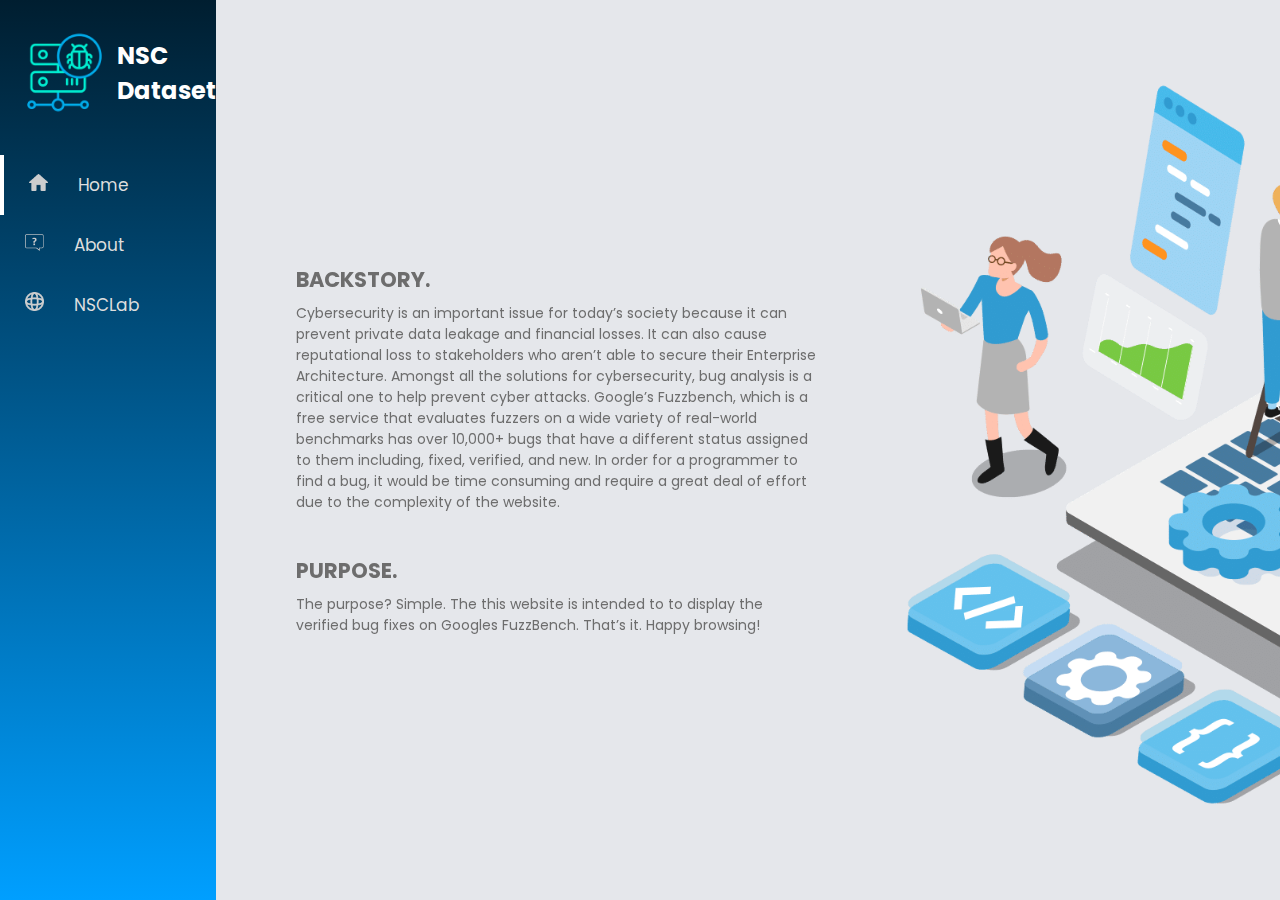
==== about.html @ 71546e62 "cleaned up about me.html" ====
<html lang="en">
<head>
    <meta charset="UTF-8">
    <meta http-equiv="X-UA-Compatible" content="IE=edge">
    <meta name="viewport" content="width=device-width, initial-scale=1.0">
    <title>NSC Labs Web Based Dataset</title>
    <link rel="stylesheet" href="styles/styles.css">
    <link rel="stylesheet" href="https://cdnjs.cloudflare.com/ajax/libs/font-awesome/6.1.1/css/all.min.css" integrity="sha512-KfkfwYDsLkIlwQp6LFnl8zNdLGxu9YAA1QvwINks4PhcElQSvqcyVLLD9aMhXd13uQjoXtEKNosOWaZqXgel0g==" crossorigin="anonymous" referrerpolicy="no-referrer" />
    <link href="https://unpkg.com/aos@2.3.1/dist/aos.css" rel="stylesheet">
</head>
    <body>
        <section id="side_menu" data-aos="fade-right" data-aos-duration="700">
            <div class="bug_logo">
                <img src="images/Bug Hosting.png" alt="bug logo">
                <h2>NSC Dataset</h2>
            </div>
            <div class="navigation">
                <ul>
                    <li><a href="index.html"><img src="images/home.png" alt="">Home</a></li>
                    <li><a href="about.html"><img src="images/about.png" alt="">About</a></li>
                    <li><a href="http://nsclab.org/nsclab/" target="_blank"><img src="images/domain.png" alt="">NSCLab</a></li>
                </ul>
            </div>
        </section>

        <section id="about_section" data-aos="fade-up" data-aos-easing="ease-in-out" data-aos-duration="800">
            <div class="left_text">
                <h2>BACKSTORY.</h2>
                <p>Cybersecurity is an important issue for today’s society because it can prevent private data leakage and financial losses. It can also cause reputational loss to stakeholders who aren’t able to secure their Enterprise Architecture. Amongst all the solutions for cybersecurity, bug analysis is a critical one to help prevent cyber attacks. 
                    Google’s Fuzzbench, which is a free service that evaluates fuzzers on a wide variety of real-world benchmarks has over 10,000+ bugs that have a different status assigned to them including, fixed, verified, and new. In order for a programmer to find a bug, it would be time consuming and require a great deal of effort due to the complexity of the website.</p>
                <br>
                <br>
                <h2>PURPOSE.</h2>
                <p>The purpose? Simple. The this website is intended to to display the verified bug fixes on Googles FuzzBench. That’s it. Happy browsing!</p>
                </div>
            <div class="right_vector" data-aos="fade-left" data-aos-easing="ease-in-out" data-aos-duration="800" data-aos-delay="250">
                <img src="images/vector.png" alt="">
            </div>
        </section>

        <script src="https://unpkg.com/aos@2.3.1/dist/aos.js"></script>
        <script>
            AOS.init();
        </script>

    </body>
</html>
---- styles/styles.css ----
@import url("https://fonts.googleapis.com/css2?family=Inter:wght@300&family=Lato:wght@300&family=Montserrat:wght@400;500;600&family=Poppins:wght@400;500;600;700&display=swap");
* {
  margin: 0;
  padding: 0;
  box-sizing: border-box;
  font-family: "Poppins", sans-serif;
}

:root {
  --nav-color: #DEDEDE;
  --about-font-color: #6D6D6D;
}

body {
  width: 100%;
  background: #E5E7EB;
  position: relative;
  display: flex;
  overflow-x: hidden;
}
body #side_menu {
  background: linear-gradient(#001E30, #009FFF);
  width: 300px;
  height: 100%;
}
body #side_menu .navigation ul {
  margin-top: 40px;
}
body #side_menu .navigation ul li {
  list-style-type: none;
  padding: 15px 0;
  width: 100%;
  transition: 0.3s ease;
}
body #side_menu .navigation ul li:hover {
  background-color: #001E30;
  cursor: pointer;
  transition: 0.3s ease;
}
body #side_menu .navigation ul li:nth-child(1) {
  border-left: 4px solid white;
}
body #side_menu .navigation ul li img {
  width: 19px;
  margin-right: 30px;
}
body #side_menu .navigation ul li a {
  text-decoration: none;
  color: var(--nav-color);
  width: 30px;
  height: 30px;
  line-height: 30px;
  font-size: 17px;
  text-align: center;
  margin: 0 10px 0 25px;
  transition: 0.3s ease;
}
body #side_menu .navigation ul li a:hover {
  cursor: pointer;
  transform: translate(5px, 0);
}
body #interface {
  width: calc(100% - 300px);
}
body #interface .search_top {
  display: flex;
  justify-content: space-between;
  align-items: center;
  background-color: white;
  padding: 0 30px;
  border-bottom: 4px solid transparent;
  -o-border-image: linear-gradient(0.25turn, #001E30, #009FFF);
     border-image: linear-gradient(0.25turn, #001E30, #009FFF);
  border-image-slice: 1;
  width: 100%;
}
body #interface .search_top .left .search {
  display: flex;
  justify-content: flex-start;
  align-items: center;
  padding: 8px 14px;
  border: 1px solid;
}
body #interface .search_top .left .search input {
  border: none;
  outline: none;
  margin-left: 10px;
}
body #interface .search_top .left .search img {
  width: 20px;
}
body #interface .search_top .right_logo img {
  width: 95px;
}
body #about_section {
  display: flex;
  justify-content: space-between;
  align-items: center;
  color: var(--about-font-color);
  font-size: 14px;
}
body #about_section h2 {
  padding-bottom: 8px;
}
body #about_section .left_text {
  width: 600px;
  padding-left: 80px;
}
body #about_section .right_vector {
  padding-left: 90px;
}
body #about_section .right_vector img {
  width: 900px;
}
body .bug_logo {
  display: flex;
  align-items: center;
  color: white;
  padding: 30px 0 0 22px;
}
body .bug_logo img {
  width: 85px;
  margin-right: 10px;
}/*# sourceMappingURL=styles.css.map */
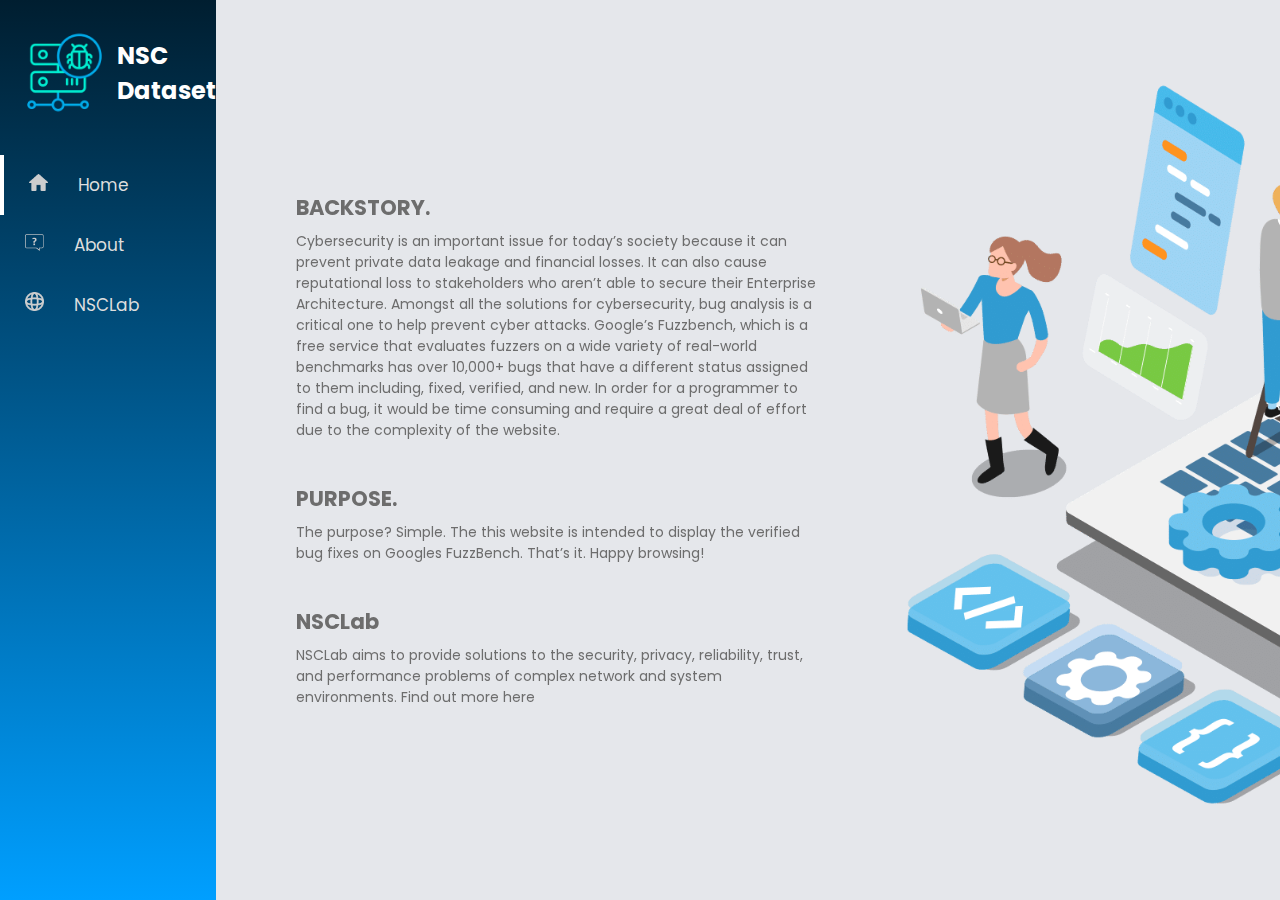
==== commit 28090bc8: "added more stuff like page icon" ====
--- a/about.html
+++ b/about.html
@@ -7,6 +7,7 @@
     <link rel="stylesheet" href="styles/styles.css">
     <link rel="stylesheet" href="https://cdnjs.cloudflare.com/ajax/libs/font-awesome/6.1.1/css/all.min.css" integrity="sha512-KfkfwYDsLkIlwQp6LFnl8zNdLGxu9YAA1QvwINks4PhcElQSvqcyVLLD9aMhXd13uQjoXtEKNosOWaZqXgel0g==" crossorigin="anonymous" referrerpolicy="no-referrer" />
     <link href="https://unpkg.com/aos@2.3.1/dist/aos.css" rel="stylesheet">
+    <link rel="icon" type="image/png" href="images/DataSetWindowsIcon.png">
 </head>
     <body>
         <section id="side_menu" data-aos="fade-right" data-aos-duration="700">
@@ -31,10 +32,14 @@
                 <br>
                 <br>
                 <h2>PURPOSE.</h2>
-                <p>The purpose? Simple. The this website is intended to to display the verified bug fixes on Googles FuzzBench. That’s it. Happy browsing!</p>
+                <p>The purpose? Simple. The this website is intended to display the verified bug fixes on Googles FuzzBench. That’s it. Happy browsing!</p>
+                <br>
+                <br>
+                <h2>NSCLab</h2>
+                <p>NSCLab aims to provide solutions to the security, privacy, reliability, trust, and performance problems of complex network and system environments. Find out more here </p>
                 </div>
             <div class="right_vector" data-aos="fade-left" data-aos-easing="ease-in-out" data-aos-duration="800" data-aos-delay="250">
-                <img src="images/vector.png" alt="">
+                <img src="images/vector.png" alt="" class="floating">
             </div>
         </section>
 
--- a/styles/styles.css
+++ b/styles/styles.css
@@ -121,4 +121,41 @@
 body .bug_logo img {
   width: 85px;
   margin-right: 10px;
+}
+
+.floating {
+  -webkit-animation-name: floating;
+          animation-name: floating;
+  -webkit-animation-duration: 5s;
+          animation-duration: 5s;
+  -webkit-animation-iteration-count: infinite;
+          animation-iteration-count: infinite;
+  -webkit-animation-timing-function: ease-in-out;
+          animation-timing-function: ease-in-out;
+  margin-left: 0px;
+  margin-top: 0px;
+}
+
+@-webkit-keyframes floating {
+  0% {
+    transform: translate(0, 0px);
+  }
+  50% {
+    transform: translate(0, 15px);
+  }
+  100% {
+    transform: translate(0, 0px);
+  }
+}
+
+@keyframes floating {
+  0% {
+    transform: translate(0, 0px);
+  }
+  50% {
+    transform: translate(0, 15px);
+  }
+  100% {
+    transform: translate(0, 0px);
+  }
 }/*# sourceMappingURL=styles.css.map */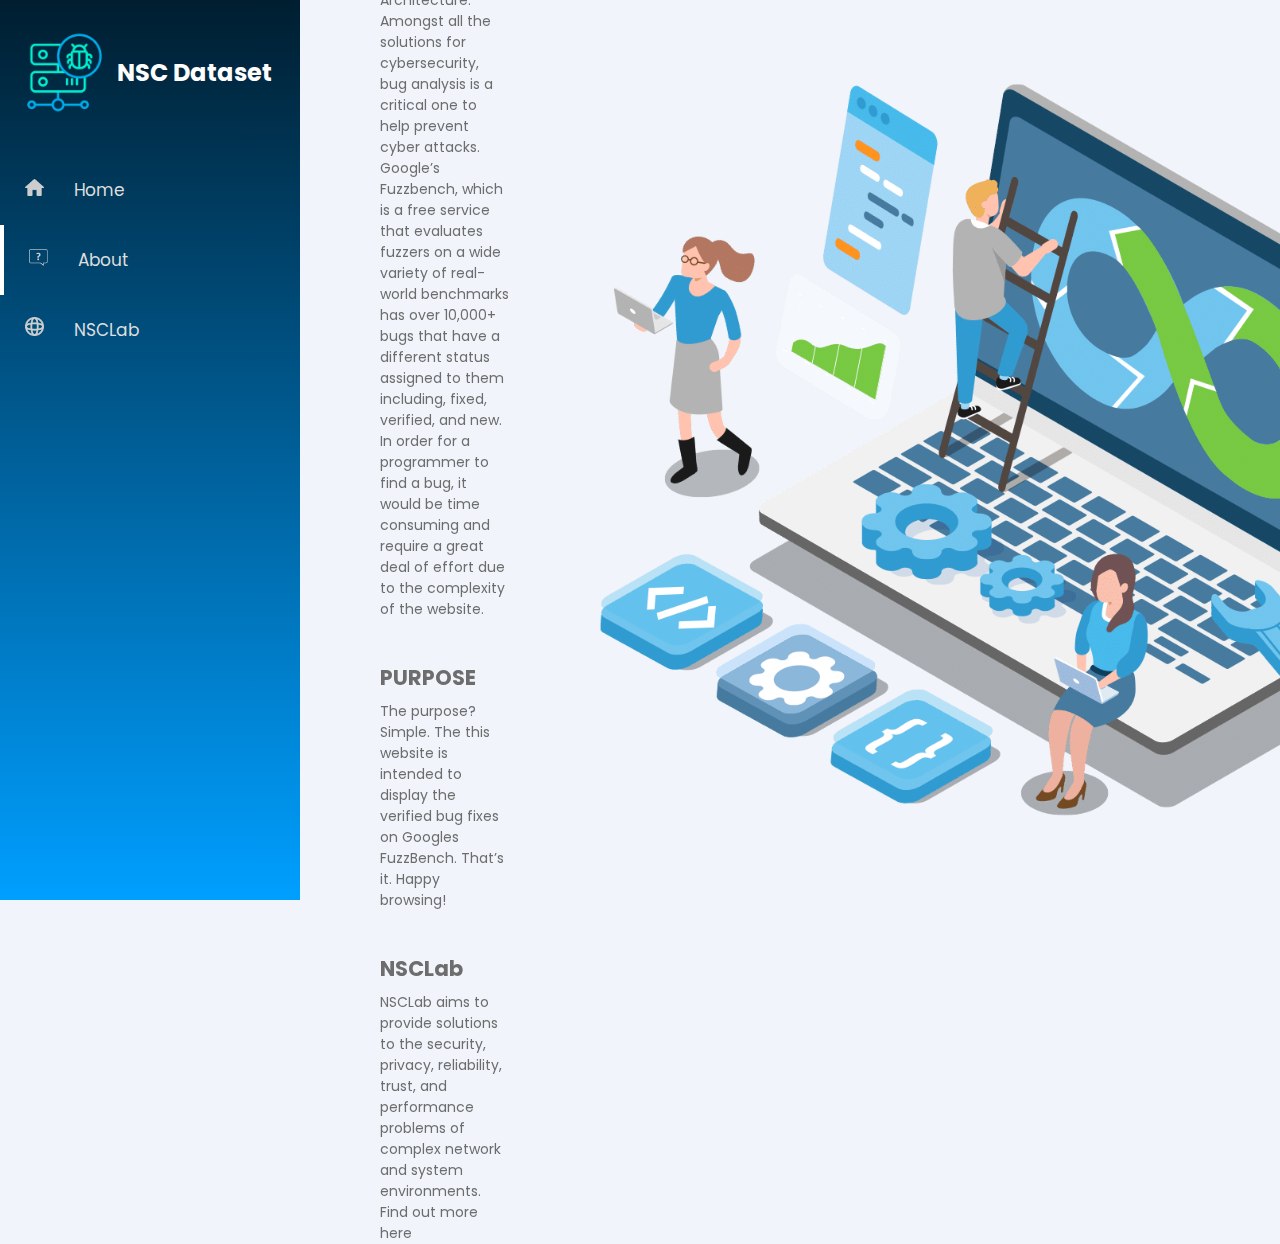
==== commit e00f35f3: "edits" ====
--- a/about.html
+++ b/about.html
@@ -3,7 +3,7 @@
     <meta charset="UTF-8">
     <meta http-equiv="X-UA-Compatible" content="IE=edge">
     <meta name="viewport" content="width=device-width, initial-scale=1.0">
-    <title>NSC Labs Web Based Dataset</title>
+    <title>NSCLab Web Based Dataset</title>
     <link rel="stylesheet" href="styles/styles.css">
     <link rel="stylesheet" href="https://cdnjs.cloudflare.com/ajax/libs/font-awesome/6.1.1/css/all.min.css" integrity="sha512-KfkfwYDsLkIlwQp6LFnl8zNdLGxu9YAA1QvwINks4PhcElQSvqcyVLLD9aMhXd13uQjoXtEKNosOWaZqXgel0g==" crossorigin="anonymous" referrerpolicy="no-referrer" />
     <link href="https://unpkg.com/aos@2.3.1/dist/aos.css" rel="stylesheet">
@@ -18,7 +18,7 @@
             <div class="navigation">
                 <ul>
                     <li><a href="index.html"><img src="images/home.png" alt="">Home</a></li>
-                    <li><a href="about.html"><img src="images/about.png" alt="">About</a></li>
+                    <div class="current"><li><a href="about.html"><img src="images/about.png" alt="" class="current">About</a></li></div>
                     <li><a href="http://nsclab.org/nsclab/" target="_blank"><img src="images/domain.png" alt="">NSCLab</a></li>
                 </ul>
             </div>
@@ -26,12 +26,12 @@
 
         <section id="about_section" data-aos="fade-up" data-aos-easing="ease-in-out" data-aos-duration="800">
             <div class="left_text">
-                <h2>BACKSTORY.</h2>
+                <h2>BACKSTORY</h2>
                 <p>Cybersecurity is an important issue for today’s society because it can prevent private data leakage and financial losses. It can also cause reputational loss to stakeholders who aren’t able to secure their Enterprise Architecture. Amongst all the solutions for cybersecurity, bug analysis is a critical one to help prevent cyber attacks. 
                     Google’s Fuzzbench, which is a free service that evaluates fuzzers on a wide variety of real-world benchmarks has over 10,000+ bugs that have a different status assigned to them including, fixed, verified, and new. In order for a programmer to find a bug, it would be time consuming and require a great deal of effort due to the complexity of the website.</p>
                 <br>
                 <br>
-                <h2>PURPOSE.</h2>
+                <h2>PURPOSE</h2>
                 <p>The purpose? Simple. The this website is intended to display the verified bug fixes on Googles FuzzBench. That’s it. Happy browsing!</p>
                 <br>
                 <br>
--- a/styles/styles.css
+++ b/styles/styles.css
@@ -9,11 +9,17 @@
 :root {
   --nav-color: #DEDEDE;
   --about-font-color: #6D6D6D;
+  --background-color: #f1f5fb;
+  --temp-color: #E5E7EB;
+}
+
+.current li {
+  border-left: 4px solid white;
 }
 
 body {
   width: 100%;
-  background: #E5E7EB;
+  background: var(--background-color);
   position: relative;
   display: flex;
   overflow-x: hidden;
@@ -22,23 +28,22 @@
   background: linear-gradient(#001E30, #009FFF);
   width: 300px;
   height: 100%;
+  position: fixed;
+  top: 0;
+  left: 0;
 }
 body #side_menu .navigation ul {
   margin-top: 40px;
 }
 body #side_menu .navigation ul li {
   list-style-type: none;
-  padding: 15px 0;
+  padding: 20px 0;
   width: 100%;
   transition: 0.3s ease;
 }
 body #side_menu .navigation ul li:hover {
-  background-color: #001E30;
   cursor: pointer;
-  transition: 0.3s ease;
-}
-body #side_menu .navigation ul li:nth-child(1) {
-  border-left: 4px solid white;
+  transform: translate(5px, 0);
 }
 body #side_menu .navigation ul li img {
   width: 19px;
@@ -61,6 +66,8 @@
 }
 body #interface {
   width: calc(100% - 300px);
+  margin-left: 300px;
+  position: relative;
 }
 body #interface .search_top {
   display: flex;
@@ -98,6 +105,9 @@
   align-items: center;
   color: var(--about-font-color);
   font-size: 14px;
+  width: calc(100% - 300px);
+  margin-left: 300px;
+  position: relative;
 }
 body #about_section h2 {
   padding-bottom: 8px;
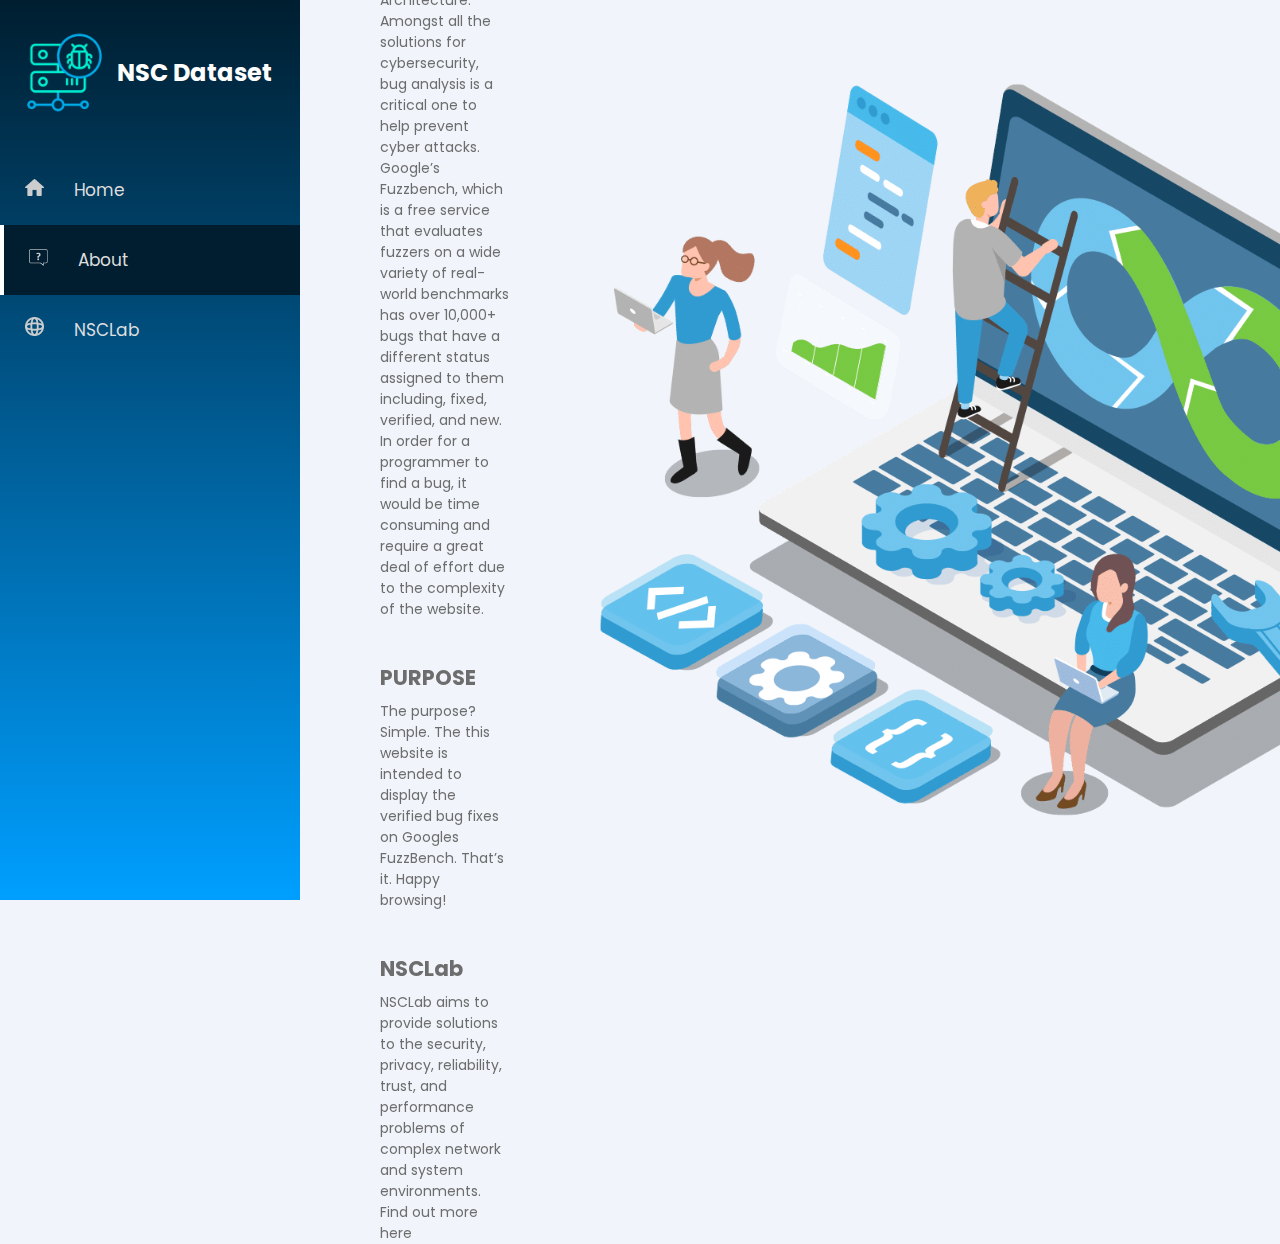
==== commit cf6b20f4: "small edits to navbar" ====
--- a/about.html
+++ b/about.html
@@ -17,9 +17,9 @@
             </div>
             <div class="navigation">
                 <ul>
-                    <li><a href="index.html"><img src="images/home.png" alt="">Home</a></li>
-                    <div class="current"><li><a href="about.html"><img src="images/about.png" alt="" class="current">About</a></li></div>
-                    <li><a href="http://nsclab.org/nsclab/" target="_blank"><img src="images/domain.png" alt="">NSCLab</a></li>
+                    <li><div class="nav_hover"><a href="index.html"><img src="images/home.png" alt="">Home</a></div></li>
+                    <div class="current"><li><div class="nav_hover"><a href="about.html"><img src="images/about.png" alt="">About</a></div></li></div>
+                    <li><div class="nav_hover"><a href="http://nsclab.org/nsclab/" target="_blank"><img src="images/domain.png" alt="">NSCLab</a></div></li>
                 </ul>
             </div>
         </section>
--- a/styles/styles.css
+++ b/styles/styles.css
@@ -14,7 +14,14 @@
 }
 
 .current li {
+  background-color: #001E30;
   border-left: 4px solid white;
+}
+.current .nav_hover {
+  transition: 0.3s ease;
+}
+.current .nav_hover:hover {
+  transform: translate(5px, 0);
 }
 
 body {
@@ -41,8 +48,10 @@
   width: 100%;
   transition: 0.3s ease;
 }
-body #side_menu .navigation ul li:hover {
-  cursor: pointer;
+body #side_menu .navigation ul li .nav_hover {
+  transition: 0.3s ease;
+}
+body #side_menu .navigation ul li .nav_hover:hover {
   transform: translate(5px, 0);
 }
 body #side_menu .navigation ul li img {
@@ -59,10 +68,6 @@
   text-align: center;
   margin: 0 10px 0 25px;
   transition: 0.3s ease;
-}
-body #side_menu .navigation ul li a:hover {
-  cursor: pointer;
-  transform: translate(5px, 0);
 }
 body #interface {
   width: calc(100% - 300px);
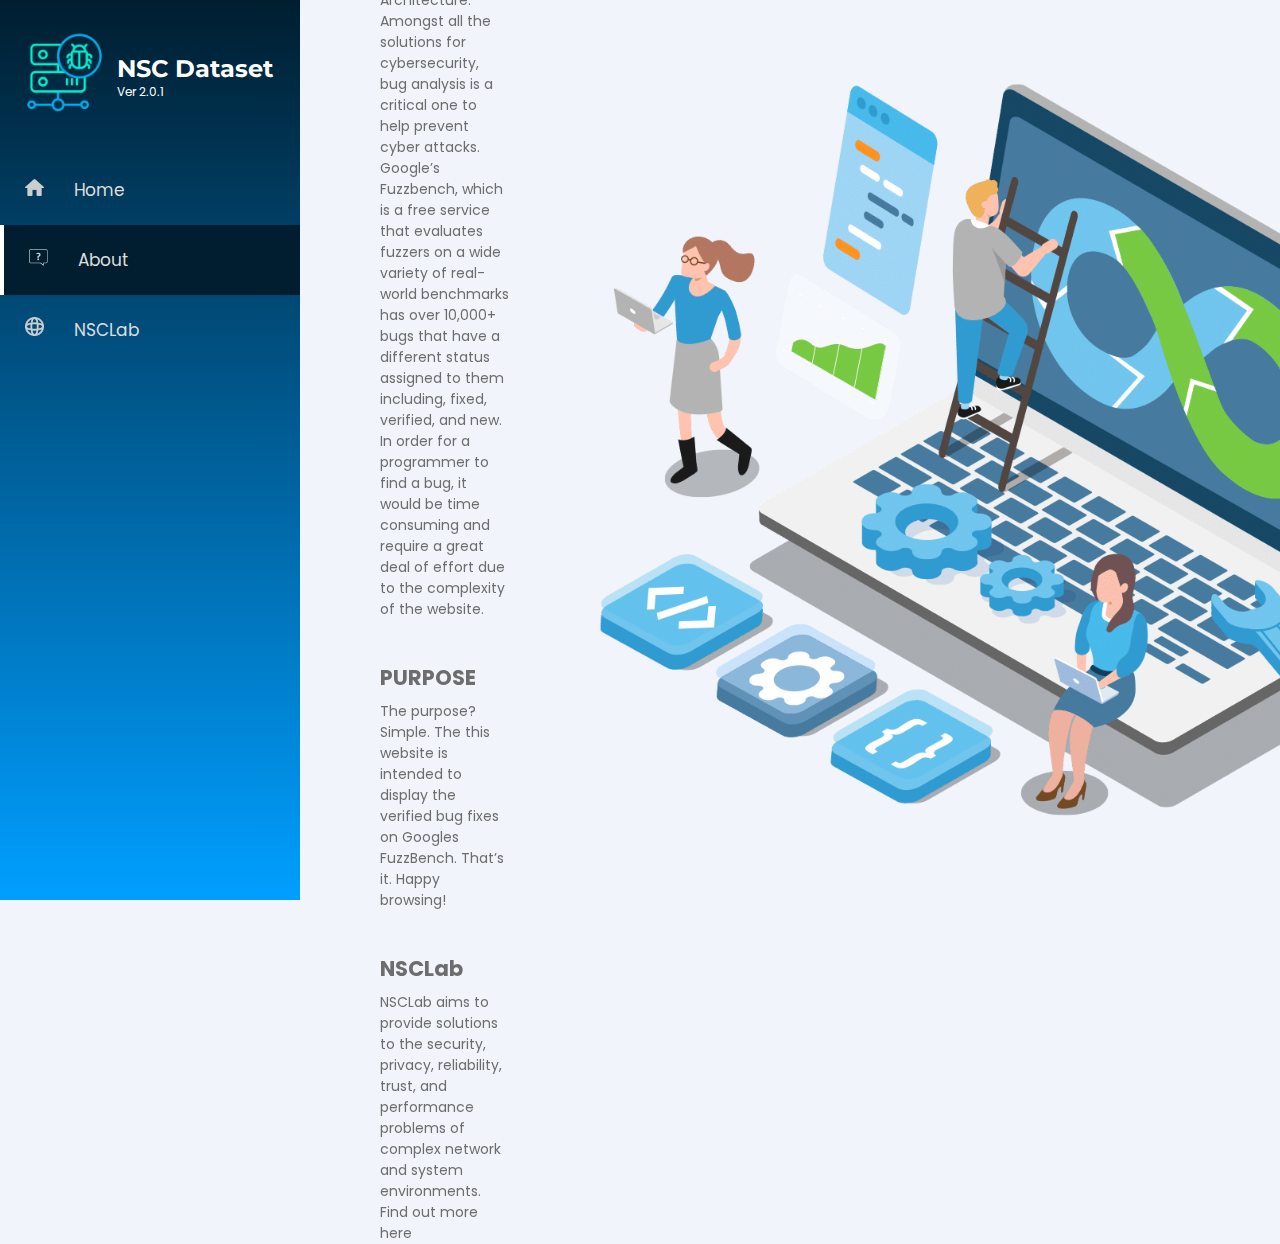
==== commit d3e6c436: "added comments" ====
--- a/about.html
+++ b/about.html
@@ -5,16 +5,23 @@
     <meta name="viewport" content="width=device-width, initial-scale=1.0">
     <title>NSCLab Web Based Dataset</title>
     <link rel="stylesheet" href="styles/styles.css">
+    <!-- we can probable get rid of line 9 -->
     <link rel="stylesheet" href="https://cdnjs.cloudflare.com/ajax/libs/font-awesome/6.1.1/css/all.min.css" integrity="sha512-KfkfwYDsLkIlwQp6LFnl8zNdLGxu9YAA1QvwINks4PhcElQSvqcyVLLD9aMhXd13uQjoXtEKNosOWaZqXgel0g==" crossorigin="anonymous" referrerpolicy="no-referrer" />
     <link href="https://unpkg.com/aos@2.3.1/dist/aos.css" rel="stylesheet">
     <link rel="icon" type="image/png" href="images/DataSetWindowsIcon.png">
 </head>
     <body>
+        <!-- side menu section-->
         <section id="side_menu" data-aos="fade-right" data-aos-duration="700">
             <div class="bug_logo">
                 <img src="images/Bug Hosting.png" alt="bug logo">
-                <h2>NSC Dataset</h2>
+                <div id="header_text">
+                    <h2>NSC Dataset</h2>
+                    <p>Ver 2.0.1</p>
+                </div>
             </div>
+
+            <!-- naviation links -->
             <div class="navigation">
                 <ul>
                     <li><div class="nav_hover"><a href="index.html"><img src="images/home.png" alt="">Home</a></div></li>
@@ -22,8 +29,9 @@
                     <li><div class="nav_hover"><a href="http://nsclab.org/nsclab/" target="_blank"><img src="images/domain.png" alt="">NSCLab</a></div></li>
                 </ul>
             </div>
-        </section>
+        </section> <!-- end of side menu section -->
 
+        <!-- main text section -->
         <section id="about_section" data-aos="fade-up" data-aos-easing="ease-in-out" data-aos-duration="800">
             <div class="left_text">
                 <h2>BACKSTORY</h2>
@@ -41,7 +49,7 @@
             <div class="right_vector" data-aos="fade-left" data-aos-easing="ease-in-out" data-aos-duration="800" data-aos-delay="250">
                 <img src="images/vector.png" alt="" class="floating">
             </div>
-        </section>
+        </section> <!-- end of main text section -->
 
         <script src="https://unpkg.com/aos@2.3.1/dist/aos.js"></script>
         <script>
--- a/styles/styles.css
+++ b/styles/styles.css
@@ -11,6 +11,7 @@
   --about-font-color: #6D6D6D;
   --background-color: #f1f5fb;
   --temp-color: #E5E7EB;
+  --searchbar-color: #dae2ed;
 }
 
 .current li {
@@ -52,7 +53,7 @@
   transition: 0.3s ease;
 }
 body #side_menu .navigation ul li .nav_hover:hover {
-  transform: translate(5px, 0);
+  transform: translate(9px, 0);
 }
 body #side_menu .navigation ul li img {
   width: 19px;
@@ -74,7 +75,34 @@
   margin-left: 300px;
   position: relative;
 }
-body #interface .search_top {
+body #interface .search_sort {
+  display: flex;
+  justify-content: space-between;
+  align-items: center;
+  margin-top: 30px;
+  padding: 0 30px;
+}
+body #interface .search_sort .left {
+  background-color: var(--searchbar-color);
+  border-radius: 50px;
+}
+body #interface .search_sort .left .left_search {
+  display: flex;
+  justify-content: flex-start;
+  align-items: center;
+  padding: 8px 14px;
+  border-radius: 50px;
+}
+body #interface .search_sort .left input {
+  border: none;
+  outline: none;
+  background-color: transparent;
+  margin-left: 10px;
+}
+body #interface .search_sort .left img {
+  width: 20px;
+}
+body #interface .search_heading {
   display: flex;
   justify-content: space-between;
   align-items: center;
@@ -86,22 +114,7 @@
   border-image-slice: 1;
   width: 100%;
 }
-body #interface .search_top .left .search {
-  display: flex;
-  justify-content: flex-start;
-  align-items: center;
-  padding: 8px 14px;
-  border: 1px solid;
-}
-body #interface .search_top .left .search input {
-  border: none;
-  outline: none;
-  margin-left: 10px;
-}
-body #interface .search_top .left .search img {
-  width: 20px;
-}
-body #interface .search_top .right_logo img {
+body #interface .search_heading .right_logo img {
   width: 95px;
 }
 body #about_section {
@@ -132,6 +145,15 @@
   align-items: center;
   color: white;
   padding: 30px 0 0 22px;
+}
+body .bug_logo #header_text {
+  padding-top: 10px;
+}
+body .bug_logo #header_text p {
+  font-size: 12px;
+}
+body .bug_logo #header_text h2 {
+  font-family: "Montserrat";
 }
 body .bug_logo img {
   width: 85px;
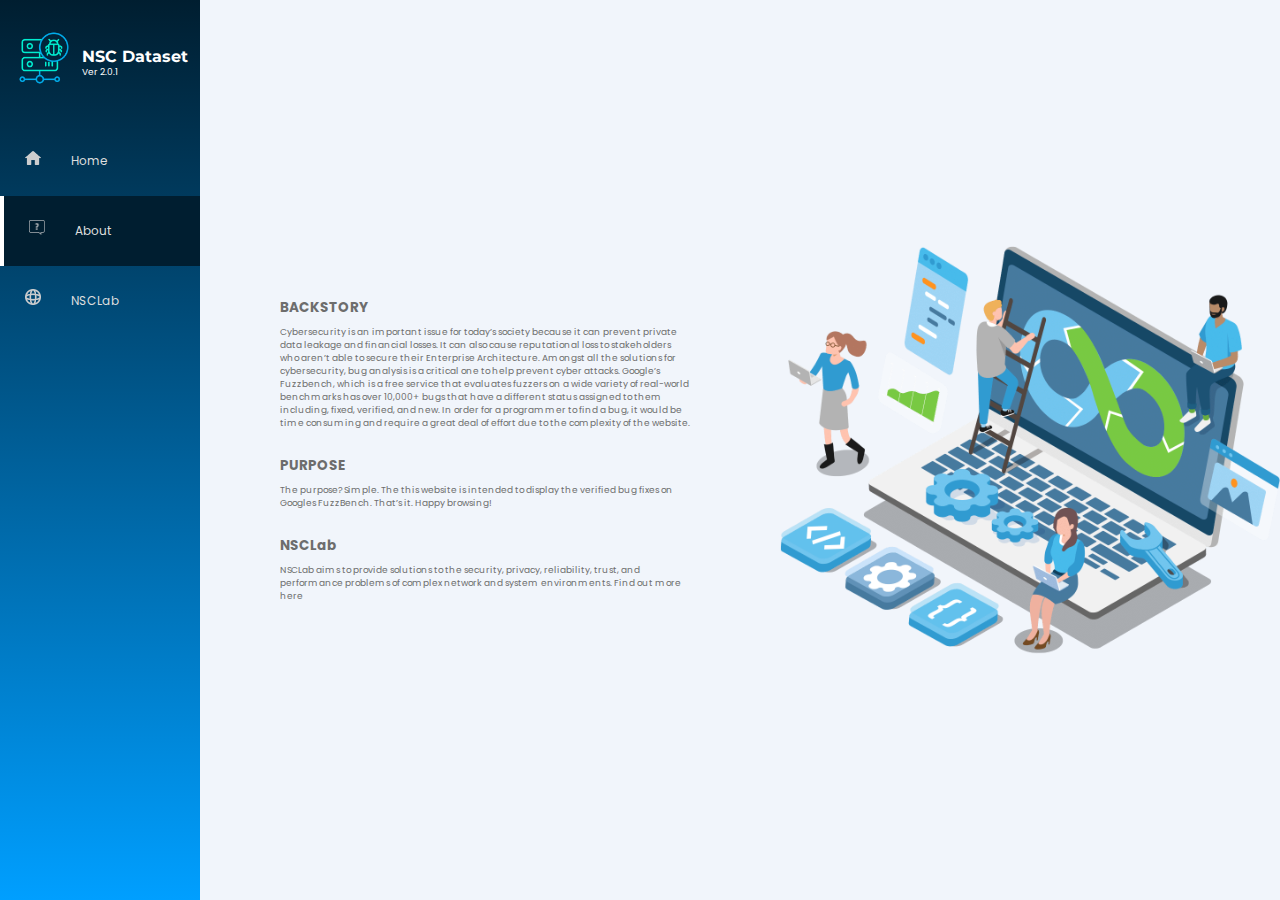
==== commit 2e5a8e52: "responsiveness to about.html" ====
--- a/about.html
+++ b/about.html
@@ -5,9 +5,6 @@
     <meta name="viewport" content="width=device-width, initial-scale=1.0">
     <title>NSCLab Web Based Dataset</title>
     <link rel="stylesheet" href="styles/styles.css">
-    <!-- we can probable get rid of line 9 -->
-    <link rel="stylesheet" href="https://cdnjs.cloudflare.com/ajax/libs/font-awesome/6.1.1/css/all.min.css" integrity="sha512-KfkfwYDsLkIlwQp6LFnl8zNdLGxu9YAA1QvwINks4PhcElQSvqcyVLLD9aMhXd13uQjoXtEKNosOWaZqXgel0g==" crossorigin="anonymous" referrerpolicy="no-referrer" />
-    <link href="https://unpkg.com/aos@2.3.1/dist/aos.css" rel="stylesheet">
     <link rel="icon" type="image/png" href="images/DataSetWindowsIcon.png">
 </head>
     <body>
--- a/styles/styles.css
+++ b/styles/styles.css
@@ -5,6 +5,9 @@
   box-sizing: border-box;
   font-family: "Poppins", sans-serif;
 }
+* a {
+  text-decoration: none;
+}
 
 :root {
   --nav-color: #DEDEDE;
@@ -12,6 +15,57 @@
   --background-color: #f1f5fb;
   --temp-color: #E5E7EB;
   --searchbar-color: #dae2ed;
+  --fixed-color: #c3e2c6;
+}
+
+.container {
+  margin: 40px 35px;
+}
+.container table {
+  table-layout: auto;
+  border-collapse: collapse;
+  font-size: 14px;
+  width: 100%;
+  margin-top: 29px;
+}
+.container table .fixed {
+  color: #558d51;
+  background-color: var(--fixed-color);
+  border-radius: 5px;
+  text-align: center;
+}
+.container table th {
+  text-overflow: ellipsis;
+  overflow-x: hidden;
+  text-align: left;
+  padding: 0 10px;
+  padding-bottom: 16px;
+}
+.container table td {
+  text-overflow: ellipsis;
+  overflow-x: hidden;
+  background-color: white;
+  padding: 7px 10px;
+  border-bottom: 4px solid var(--background-color);
+}
+.container #pagination-wrapper {
+  display: flex;
+  justify-content: end;
+  margin-top: -30px;
+}
+.container #pagination-wrapper button {
+  background-color: var(--searchbar-color);
+  color: var(--about-font-color);
+  border: none;
+  margin: 2px;
+  padding: 5px 10px;
+  border-radius: 7px;
+  transition: all 0.3s ease;
+}
+.container #pagination-wrapper button:hover {
+  cursor: pointer;
+  background-color: #096ead;
+  color: white;
 }
 
 .current li {
@@ -73,13 +127,13 @@
 body #interface {
   width: calc(100% - 300px);
   margin-left: 300px;
-  position: relative;
+  font-family: "Poppins";
 }
 body #interface .search_sort {
   display: flex;
   justify-content: space-between;
   align-items: center;
-  margin-top: 30px;
+  margin-top: 40px;
   padding: 0 30px;
 }
 body #interface .search_sort .left {
@@ -101,6 +155,18 @@
 }
 body #interface .search_sort .left img {
   width: 20px;
+}
+body #interface .search_sort .right_sort {
+  font-size: 13px;
+  position: relative;
+}
+body #interface .search_sort .right_sort .select_box select {
+  padding: 5px 10px;
+  border: none;
+  border-radius: 5px;
+  color: var(--about-font-color);
+  background-color: var(--searchbar-color);
+  width: 200px;
 }
 body #interface .search_heading {
   display: flex;
@@ -116,6 +182,27 @@
 }
 body #interface .search_heading .right_logo img {
   width: 95px;
+}
+body #interface #pagination_section ul {
+  width: auto;
+  display: flex;
+  justify-content: end;
+  align-items: center;
+  margin-right: 33px;
+}
+body #interface #pagination_section ul li {
+  margin: -7px 2px;
+  list-style: none;
+  background-color: var(--searchbar-color);
+  padding: 1px 10px;
+  font-weight: bold;
+  font-size: 20px;
+  cursor: pointer;
+  transition: all 0.3s ease;
+}
+body #interface #pagination_section ul li:hover {
+  color: white;
+  background-color: #b0b5bc;
 }
 body #about_section {
   display: flex;
@@ -195,4 +282,81 @@
   100% {
     transform: translate(0, 0px);
   }
+}
+@media (max-width: 1345px) {
+  body #side_menu {
+    width: 200px;
+  }
+  body #side_menu .bug_logo img {
+    width: 56px;
+    margin-left: -6px;
+  }
+  body #side_menu .bug_logo #header_text p {
+    font-size: 9px;
+  }
+  body #side_menu .bug_logo #header_text h2 {
+    font-size: 16px;
+    font-family: "Montserrat";
+  }
+  body #side_menu .navigation ul li img {
+    width: 16px;
+  }
+  body #side_menu .navigation ul li a {
+    font-size: 12px;
+  }
+  body #interface {
+    margin-left: 200px;
+    width: calc(100% - 200px);
+  }
+  body #interface .search_heading h1 {
+    font-size: 20px;
+  }
+  body #interface .search_heading .right_logo img {
+    width: 80px;
+  }
+  body #interface .search_sort {
+    margin-top: 30px;
+  }
+  body #interface .search_sort .left {
+    background-color: var(--searchbar-color);
+  }
+  body #interface .search_sort .left .left_search {
+    padding: 5px 14px;
+  }
+  body #interface .search_sort .left input {
+    font-size: 11px;
+  }
+  body #interface .search_sort .left img {
+    width: 14px;
+  }
+  body #interface .search_sort .right_sort .select_box select {
+    font-size: 11px;
+  }
+  body #interface .search_sort .right_sort .select_box select option {
+    font-size: 11px;
+  }
+  body #interface .container table {
+    font-size: 11px;
+  }
+  body #interface .container #pagination-wrapper button {
+    margin-bottom: 11px;
+  }
+  body #about_section {
+    font-size: 9px;
+    width: calc(100% - 200px);
+    margin-left: 200px;
+  }
+  body #about_section h2 {
+    padding-bottom: 8px;
+  }
+  body #about_section .left_text {
+    width: 600px;
+    padding-left: 80px;
+  }
+  body #about_section .right_vector {
+    padding-left: 90px;
+  }
+  body #about_section .right_vector img {
+    width: 500px;
+  }
 }/*# sourceMappingURL=styles.css.map */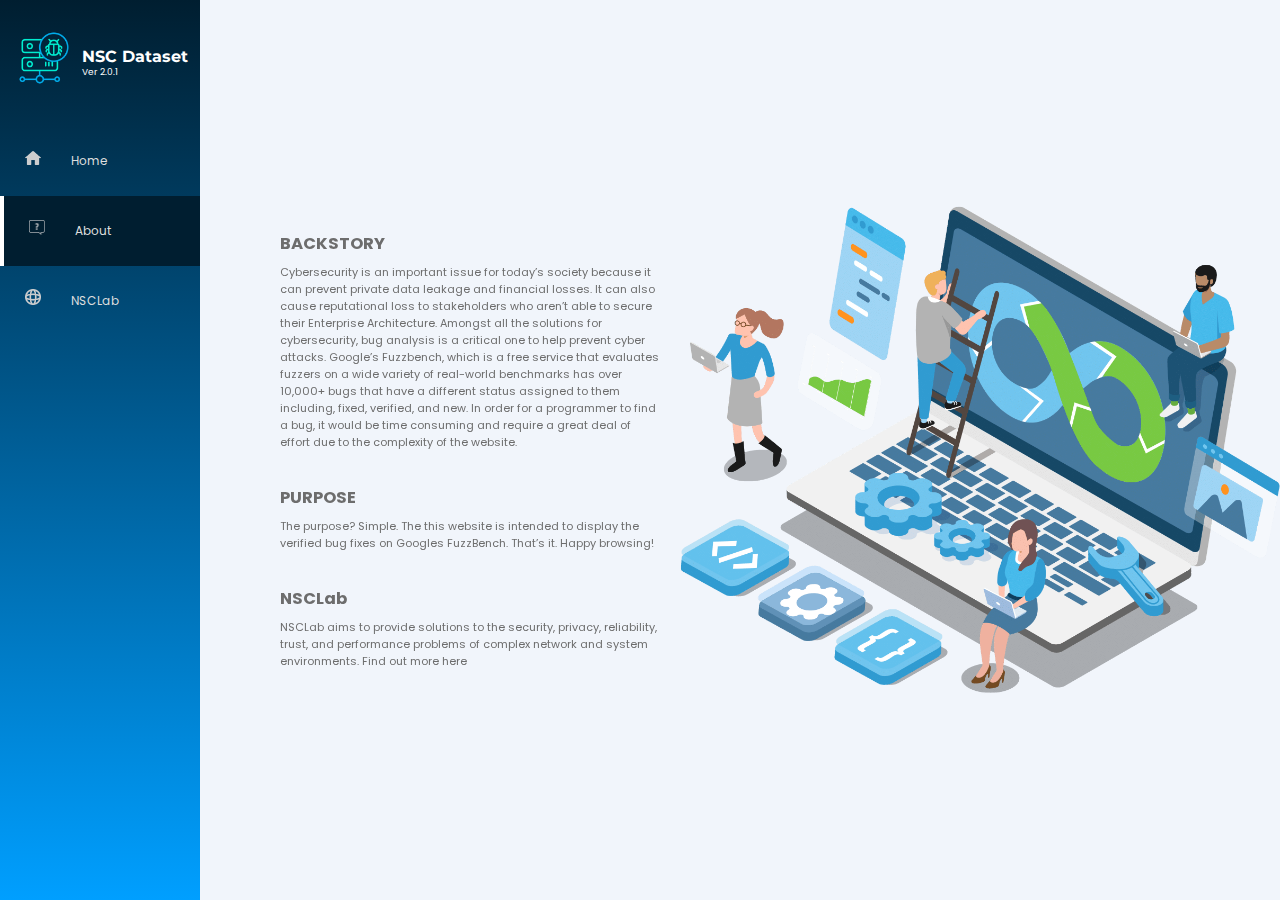
==== commit 29b189d0: "added showing 'x' out of 'xxx' for table search" ====
--- a/about.html
+++ b/about.html
@@ -4,6 +4,7 @@
     <meta http-equiv="X-UA-Compatible" content="IE=edge">
     <meta name="viewport" content="width=device-width, initial-scale=1.0">
     <title>NSCLab Web Based Dataset</title>
+    <link href="https://unpkg.com/aos@2.3.1/dist/aos.css" rel="stylesheet">
     <link rel="stylesheet" href="styles/styles.css">
     <link rel="icon" type="image/png" href="images/DataSetWindowsIcon.png">
 </head>
--- a/styles/styles.css
+++ b/styles/styles.css
@@ -19,7 +19,7 @@
 }
 
 .container {
-  margin: 40px 35px;
+  margin: 30px 35px;
 }
 .container table {
   table-layout: auto;
@@ -47,6 +47,10 @@
   background-color: white;
   padding: 7px 10px;
   border-bottom: 4px solid var(--background-color);
+}
+.container #count {
+  color: var(--about-font-color);
+  font-size: 15px;
 }
 .container #pagination-wrapper {
   display: flex;
@@ -283,7 +287,7 @@
     transform: translate(0, 0px);
   }
 }
-@media (max-width: 1345px) {
+@media (max-width: 1520px) {
   body #side_menu {
     width: 200px;
   }
@@ -359,4 +363,81 @@
   body #about_section .right_vector img {
     width: 500px;
   }
+}
+@media (max-width: 1669px) {
+  body #side_menu {
+    width: 200px;
+  }
+  body #side_menu .bug_logo img {
+    width: 56px;
+    margin-left: -6px;
+  }
+  body #side_menu .bug_logo #header_text p {
+    font-size: 9px;
+  }
+  body #side_menu .bug_logo #header_text h2 {
+    font-size: 16px;
+    font-family: "Montserrat";
+  }
+  body #side_menu .navigation ul li img {
+    width: 16px;
+  }
+  body #side_menu .navigation ul li a {
+    font-size: 12px;
+  }
+  body #interface {
+    margin-left: 200px;
+    width: calc(100% - 200px);
+  }
+  body #interface .search_heading h1 {
+    font-size: 20px;
+  }
+  body #interface .search_heading .right_logo img {
+    width: 80px;
+  }
+  body #interface .search_sort {
+    margin-top: 30px;
+  }
+  body #interface .search_sort .left {
+    background-color: var(--searchbar-color);
+  }
+  body #interface .search_sort .left .left_search {
+    padding: 5px 14px;
+  }
+  body #interface .search_sort .left input {
+    font-size: 11px;
+  }
+  body #interface .search_sort .left img {
+    width: 14px;
+  }
+  body #interface .search_sort .right_sort .select_box select {
+    font-size: 11px;
+  }
+  body #interface .search_sort .right_sort .select_box select option {
+    font-size: 11px;
+  }
+  body #interface .container table {
+    font-size: 11px;
+  }
+  body #interface .container #pagination-wrapper button {
+    margin-bottom: 11px;
+  }
+  body #about_section {
+    font-size: 11px;
+    width: calc(100% - 200px);
+    margin-left: 200px;
+  }
+  body #about_section h2 {
+    padding-bottom: 8px;
+  }
+  body #about_section .left_text {
+    width: 600px;
+    padding-left: 80px;
+  }
+  body #about_section .right_vector {
+    padding-left: 20px;
+  }
+  body #about_section .right_vector img {
+    width: 600px;
+  }
 }/*# sourceMappingURL=styles.css.map */